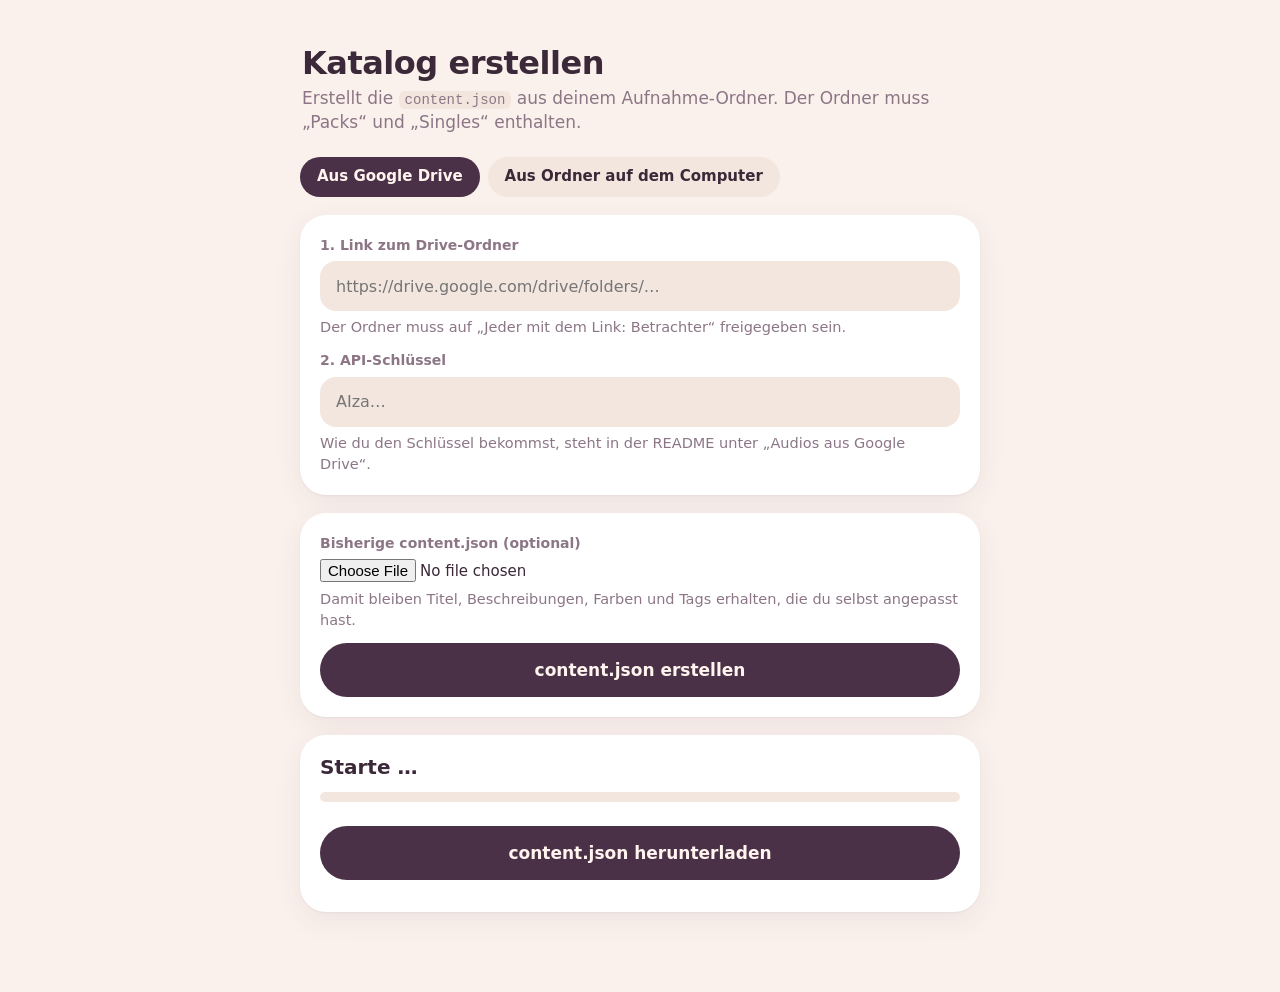
==== katalog.html @ 0104812a "Add files via upload" ====
<!doctype html>
<html lang="de">
<head>
  <meta charset="utf-8">
  <meta name="viewport" content="width=device-width, initial-scale=1">
  <link rel="stylesheet" href="styles.css">
  <title>Innehalten – Katalog erstellen</title>
  <style>
    body { overflow: auto; -webkit-user-select: text; user-select: text; }
    .tool { max-width: 720px; margin: 0 auto; padding: 40px 20px 80px; display: flex; flex-direction: column; gap: 18px; }
    input[type="file"] { font-size: 15px; }
    .progress { height: 10px; border-radius: 99px; background: var(--surface-2); overflow: hidden; }
    .progress i { display: block; height: 100%; width: 0; background: var(--sage); transition: width .2s; }
    .tree { font-size: 15px; line-height: 1.6; }
    .tree h3 { margin-top: 14px; }
    .tree ul { margin: 4px 0 0; padding-left: 20px; }
    .warn { color: var(--rose); font-weight: 600; }
    code { background: var(--surface-2); padding: 1px 6px; border-radius: 6px; font-size: 14px; }
    .mode { display: flex; gap: 8px; }
    [data-mode-panel][hidden] { display: none; }
  </style>
</head>
<body>
<main class="tool">
  <header class="page-head">
    <h1>Katalog erstellen</h1>
    <p class="muted">Erstellt die <code>content.json</code> aus deinem Aufnahme-Ordner. Der Ordner muss „Packs“ und „Singles“ enthalten.</p>
  </header>

  <div class="mode" role="tablist">
    <button class="chip active" data-mode="drive">Aus Google Drive</button>
    <button class="chip" data-mode="local">Aus Ordner auf dem Computer</button>
  </div>

  <section class="card settings" data-mode-panel="drive">
    <div class="field">
      <label for="folder">1. Link zum Drive-Ordner</label>
      <input id="folder" class="text-input" type="text" placeholder="https://drive.google.com/drive/folders/…" spellcheck="false">
      <p class="hint">Der Ordner muss auf „Jeder mit dem Link: Betrachter“ freigegeben sein.</p>
    </div>
    <div class="field">
      <label for="key">2. API-Schlüssel</label>
      <input id="key" class="text-input" type="text" placeholder="AIza…" spellcheck="false" autocomplete="off">
      <p class="hint">Wie du den Schlüssel bekommst, steht in der README unter „Audios aus Google Drive“.</p>
    </div>
  </section>

  <section class="card settings" data-mode-panel="local" hidden>
    <div class="field">
      <label for="dir">1. Ordner wählen</label>
      <input id="dir" type="file" webkitdirectory directory multiple>
      <p class="hint">Die Dateien werden nur hier im Browser gelesen.</p>
    </div>
    <div class="field">
      <label for="base">2. Wo liegen die Audios später?</label>
      <input id="base" class="text-input" type="text" value="audio/" spellcheck="false">
      <p class="hint">Standard ist der Ordner <code>audio/</code> neben der App, oder die Adresse eines externen Speichers.</p>
    </div>
  </section>

  <section class="card settings">
    <div class="field">
      <label for="old">Bisherige content.json (optional)</label>
      <input id="old" type="file" accept=".json,application/json">
      <p class="hint">Damit bleiben Titel, Beschreibungen, Farben und Tags erhalten, die du selbst angepasst hast.</p>
    </div>
    <button id="go" class="btn primary block">content.json erstellen</button>
  </section>

  <section id="out" class="card settings" hidden>
    <h2 id="status">Starte …</h2>
    <div class="progress"><i id="bar"></i></div>
    <div id="summary"></div>
    <button id="dl" class="btn primary block" hidden>content.json herunterladen</button>
    <div id="tree" class="tree"></div>
  </section>
</main>

<script>
'use strict';
const AUDIO = /\.(mp3|m4a|aac|wav|ogg|opus)$/i;
const IGNORE = /^(\.ds_store|desktop\.ini|thumbs\.db|icon\r?)$/i;
const FOLDER_MIME = 'application/vnd.google-apps.folder';
const $ = s => document.querySelector(s);
const esc = s => String(s).replace(/[&<>"]/g, c => ({ '&': '&amp;', '<': '&lt;', '>': '&gt;', '"': '&quot;' }[c]));
const strip = s => s.replace(/^\s*\d+\s*[-–.]\s*/, '').trim();
const orderOf = s => { const m = /^\s*(\d+)\s*[-–.]/.exec(s); return m ? +m[1] : 999; };
const slug = s => s.toLowerCase().normalize('NFD').replace(/[\u0300-\u036f]/g, '').replace(/ß/g, 'ss').replace(/&/g, ' und ').replace(/[^a-z0-9]+/g, '-').replace(/^-+|-+$/g, '') || 'x';
const natural = (a, b) => a.localeCompare(b, 'de', { numeric: true, sensitivity: 'base' });
const fmtDur = s => `${Math.floor(s / 60)}:${String(Math.round(s % 60)).padStart(2, '0')}`;
const fmtSize = b => b > 1e9 ? `${(b / 1e9).toFixed(1).replace('.', ',')} GB` : `${Math.round(b / 1e6)} MB`;
const store = { get: k => { try { return localStorage.getItem(k) || ''; } catch { return ''; } }, set: (k, v) => { try { localStorage.setItem(k, v); } catch { /* */ } } };

const STYLE = [
  [/foundation|basic|grundlag/i, 'sage', 'leaf'], [/brave|mut/i, 'rose', 'heart'], [/health|gesund/i, 'sky', 'drop'],
  [/happi|glück|freude/i, 'marigold', 'sun'], [/work|performance|arbeit|fokus|focus/i, 'sand', 'stone'],
  [/student|studi|lern/i, 'peri', 'wind'], [/sport/i, 'sky', 'wave'], [/\bpro\b|advanced|fortgeschritten/i, 'peri', 'circle'],
  [/sos|notfall|panic/i, 'rose', 'wave'], [/sleep|schlaf|night|nacht|dream|traum/i, 'peri', 'moon'],
  [/walk|gehen/i, 'sage', 'leaf'], [/travel|reise/i, 'sky', 'wind'], [/morning|morgen|wake/i, 'marigold', 'sun'],
];
const PALETTE = ['sage', 'peri', 'marigold', 'rose', 'sky', 'sand'];
const ICONS = ['leaf', 'moon', 'sun', 'wave', 'drop', 'heart', 'wind', 'stone', 'circle'];
function styleFor(title, i) {
  const hit = STYLE.find(([re]) => re.test(title));
  return hit ? { color: hit[1], icon: hit[2] } : { color: PALETTE[i % PALETTE.length], icon: ICONS[i % ICONS.length] };
}
function tagsFor(text) {
  if (/sleep|schlaf|night|nacht|dream|traum|bed|abend/i.test(text)) return ['abend', 'nacht'];
  if (/morning|morgen|wake|aufwach|start/i.test(text)) return ['morgen'];
  return ['tag'];
}
const minutesHint = name => { const m = /(\d+)\s*(?:min|minuten|minutes)\b/i.exec(name); return m ? +m[1] * 60 : 0; };

/* ---------- Oberfläche ---------- */
let mode = store.get('katalog-mode') || 'drive';
function setMode(m) {
  mode = m; store.set('katalog-mode', m);
  document.querySelectorAll('[data-mode]').forEach(b => b.classList.toggle('active', b.dataset.mode === m));
  document.querySelectorAll('[data-mode-panel]').forEach(p => { p.hidden = p.dataset.modePanel !== m; });
}
document.querySelectorAll('[data-mode]').forEach(b => b.addEventListener('click', () => setMode(b.dataset.mode)));
setMode(mode);
$('#folder').value = store.get('katalog-folder');
$('#key').value = store.get('katalog-key');

let oldContent = null;
$('#old').addEventListener('change', async e => {
  try { oldContent = JSON.parse(await e.target.files[0].text()); } catch { oldContent = null; alert('Diese content.json konnte nicht gelesen werden und wird ignoriert.'); }
});
$('#go').addEventListener('click', () => run().catch(err => {
  $('#status').textContent = 'Das hat nicht geklappt';
  $('#summary').innerHTML = `<p class="warn">${esc(err.message)}</p>`;
  $('#go').disabled = false;
}));

function progress(text, frac) {
  $('#status').textContent = text;
  if (frac != null) $('#bar').style.width = `${Math.round(frac * 100)}%`;
}

/* ---------- Dauer messen ---------- */
function measure(src) {
  return new Promise(res => {
    const a = new Audio();
    const url = typeof src === 'string' ? src : URL.createObjectURL(src);
    let finished = false;
    const done = v => {
      if (finished) return; finished = true;
      if (typeof src !== 'string') URL.revokeObjectURL(url);
      a.removeAttribute('src'); a.load(); res(v);
    };
    a.preload = 'metadata';
    a.onloadedmetadata = () => done(isFinite(a.duration) ? Math.round(a.duration) : 0);
    a.onerror = () => done(0);
    setTimeout(() => done(0), 25000);
    a.src = url;
  });
}

/* ---------- Google Drive ---------- */
function folderIdFrom(s) {
  s = s.trim();
  const m = /\/folders\/([\w-]{10,})/.exec(s) || /[?&]id=([\w-]{10,})/.exec(s);
  if (m) return m[1];
  if (/^[\w-]{10,}$/.test(s)) return s;
  return null;
}
async function driveError(r) {
  let msg = '';
  try { const j = await r.json(); msg = j.error && j.error.message || ''; } catch { /* */ }
  if (/API key not valid/i.test(msg)) return new Error('Der API-Schlüssel ist ungültig. Bitte prüfen, ob er vollständig kopiert wurde.');
  if (/has not been used|is disabled/i.test(msg)) return new Error('Die Google Drive API ist für diesen Schlüssel noch nicht aktiviert. In der Google Cloud Console unter „APIs und Dienste“ die „Google Drive API“ aktivieren und einige Minuten warten.');
  if (/referer|referrer/i.test(msg)) return new Error(`Der Schlüssel ist für diese Adresse gesperrt (${location.origin}). Füge sie bei den Website-Einschränkungen des Schlüssels hinzu.`);
  if (r.status === 404) return new Error('Der Ordner wurde nicht gefunden. Ist er auf „Jeder mit dem Link“ freigegeben?');
  return new Error(`Google Drive meldet einen Fehler (${r.status}): ${msg || 'unbekannt'}`);
}
async function listChildren(id, key) {
  const out = [];
  let token = '';
  do {
    const p = new URLSearchParams({
      q: `'${id}' in parents and trashed = false`,
      fields: 'nextPageToken,files(id,name,mimeType,size,resourceKey)',
      pageSize: '1000', key, supportsAllDrives: 'true', includeItemsFromAllDrives: 'true',
    });
    if (token) p.set('pageToken', token);
    const r = await fetch(`https://www.googleapis.com/drive/v3/files?${p}`);
    if (!r.ok) throw await driveError(r);
    const j = await r.json();
    out.push(...(j.files || []));
    token = j.nextPageToken;
  } while (token);
  return out;
}
async function collectDrive() {
  const folderId = folderIdFrom($('#folder').value);
  const key = $('#key').value.trim();
  if (!folderId) throw new Error('Bitte einen gültigen Link zu einem Drive-Ordner eintragen.');
  if (!key) throw new Error('Bitte den API-Schlüssel eintragen.');
  store.set('katalog-folder', $('#folder').value.trim()); store.set('katalog-key', key);

  const entries = [], skipped = [];
  let folders = 0, withResourceKey = 0;
  const queue = [{ id: folderId, path: [] }];
  while (queue.length) {
    const { id, path } = queue.shift();
    folders++;
    progress(`Lese Ordner … ${folders} gelesen, ${entries.length} Audios gefunden`, null);
    const kids = await listChildren(id, key);
    for (const k of kids) {
      if (k.mimeType === FOLDER_MIME) { queue.push({ id: k.id, path: [...path, k.name] }); continue; }
      if (AUDIO.test(k.name) || (k.mimeType || '').startsWith('audio/')) {
        if (k.resourceKey) withResourceKey++;
        entries.push({ parts: path, fileName: k.name, size: +k.size || 0, url: `https://www.googleapis.com/drive/v3/files/${k.id}?alt=media&key=${encodeURIComponent(key)}` });
      } else if (!IGNORE.test(k.name)) skipped.push(k.name);
    }
  }
  if (folders === 1 && !entries.length) throw new Error('Im Ordner wurden keine Audios gefunden. Ist er auf „Jeder mit dem Link“ freigegeben und enthält er „Packs“ und „Singles“?');
  return { entries, skipped, extra: withResourceKey ? `<p class="warn">${withResourceKey} Dateien verwenden einen alten Freigabeschlüssel und spielen eventuell nicht ab. Abhilfe: Freigabe des Ordners einmal auf „Eingeschränkt“ und wieder auf „Jeder mit dem Link“ stellen.</p>` : '' };
}

/* ---------- Lokaler Ordner ---------- */
function collectLocal() {
  const all = [...$('#dir').files];
  if (!all.length) throw new Error('Bitte zuerst einen Ordner wählen.');
  let base = $('#base').value.trim() || 'audio/';
  if (!base.endsWith('/')) base += '/';
  const entries = [], skipped = [];
  for (const f of all) {
    if (!AUDIO.test(f.name)) { if (!IGNORE.test(f.name)) skipped.push(f.name); continue; }
    const parts = (f.webkitRelativePath || f.name).split('/');
    if (parts.length > 1) parts.shift();
    const fileName = parts.pop();
    entries.push({ parts, fileName, size: f.size, file: f, url: base + [...parts, fileName].map(encodeURIComponent).join('/') });
  }
  const total = entries.reduce((a, e) => a + e.size, 0);
  const extra = total > 1e9 && base === 'audio/' ? `<p class="warn">Deine Audios sind zusammen ${fmtSize(total)} groß. GitHub Pages erlaubt nur etwa 1 GB. Nutze besser den Drive-Modus.</p>` : '';
  return { entries, skipped, extra };
}

/* ---------- Katalog bauen ---------- */
async function run() {
  $('#go').disabled = true;
  $('#out').hidden = false; $('#dl').hidden = true;
  $('#tree').innerHTML = ''; $('#summary').innerHTML = ''; $('#bar').style.width = '0';

  const { entries, skipped, extra } = mode === 'drive' ? await collectDrive() : collectLocal();

  // Laufzeiten messen (6 gleichzeitig)
  let doneCount = 0, idx = 0;
  const worker = async () => {
    while (idx < entries.length) {
      const e = entries[idx++];
      e.duration = (await measure(e.file || e.url)) || minutesHint(e.fileName);
      doneCount++;
      progress(`Messe Laufzeiten … ${doneCount} von ${entries.length}`, doneCount / entries.length);
    }
  };
  await Promise.all(Array.from({ length: 6 }, worker));

  const cats = new Map(), courses = new Map(), singles = [], usedIds = new Set();
  const uniq = id => { let u = id, n = 2; while (usedIds.has(u)) u = `${id}-${n++}`; usedIds.add(u); return u; };

  for (const e of entries) {
    const parts = e.parts;
    const baseName = e.fileName.replace(/\.[^.]+$/, '');
    const top = parts[0] || '';
    const isPack = /pack|kurs|course|serie/i.test(top);
    const catFolder = parts.length >= 2 ? parts[1] : (parts[0] || 'Weitere');
    const group = parts.length >= 2 && isPack ? 'Kurse' : 'Einzelübungen';
    const catKey = `${group}/${catFolder}`;
    if (!cats.has(catKey)) {
      const title = strip(catFolder);
      cats.set(catKey, { id: `${group === 'Kurse' ? 'k' : 'e'}-${slug(title)}`, title, group, order: orderOf(catFolder) });
    }
    const cat = cats.get(catKey);
    const rest = parts.slice(2);

    if (isPack && rest.length) {
      const cKey = `${catKey}/${rest.join('/')}`;
      if (!courses.has(cKey)) {
        let title = rest.map(strip).join(' – ');
        if (/^(level|stufe|teil|part)\s*\d+$/i.test(title)) title = `${cat.title} ${title}`;
        courses.set(cKey, { id: `${cat.id.slice(2)}-${slug(rest.map(strip).join('-'))}`, title, category: cat.id, order: orderOf(rest[0]), folder: rest.join('/'), units: [] });
      }
      const course = courses.get(cKey);
      const day = /\b(?:day|tag|session|einheit)\s*(\d+)/i.exec(baseName);
      let title, sortKey = null;
      if (day) { title = `Tag ${+day[1]}`; sortKey = +day[1]; }
      else {
        title = baseName.replace(/^meditation\s*[-–]\s*/i, '').replace(/\s*\d+\s*min\b.*$/i, '').trim();
        const bare = course.title.replace(/^.*–\s*/, '');
        if (title.toLowerCase().startsWith(bare.toLowerCase())) title = title.slice(bare.length).replace(/^\s*[-–]\s*/, '') || baseName;
        if (/intro/i.test(baseName)) sortKey = -1;
      }
      course.units.push({ title, file: e.url, duration: e.duration, sortKey, name: baseName });
    } else {
      let title = baseName.replace(/^(single|meditation)\s*[-–]\s*/i, '').replace(/\s*\(?\d+\s*(min|minuten|minutes)\)?\s*$/i, '');
      title = strip(title) || baseName;
      const sub = rest.map(strip).join(' ');
      singles.push({
        id: `${cat.id.slice(2)}-${slug((sub ? sub + '-' : '') + title)}`,
        title: sub && !title.toLowerCase().includes(sub.toLowerCase()) ? `${title} (${sub})` : title,
        category: cat.id, file: e.url, duration: e.duration, tags: tagsFor(`${cat.title} ${sub} ${title}`),
      });
    }
  }

  // Eigene Anpassungen aus der alten content.json übernehmen
  const oldCats = new Map((oldContent?.categories || []).map(c => [c.id, c]));
  const oldCourses = new Map((oldContent?.courses || []).map(c => [c.id, c]));
  const oldEx = new Map([...(oldContent?.singles || []), ...(oldContent?.courses || []).flatMap(c => c.sessions || [])].map(e => [e.id, e]));

  const catList = [...cats.values()].sort((a, b) => (a.group === b.group ? 0 : a.group === 'Kurse' ? -1 : 1) || a.order - b.order || natural(a.title, b.title));
  const outCats = catList.map((c, i) => {
    const o = oldCats.get(c.id) || {};
    const st = styleFor(c.title, i);
    return { id: c.id, title: o.title || c.title, group: c.group, color: o.color || st.color, icon: o.icon || st.icon, ...(o.description ? { description: o.description } : {}) };
  });
  const catOrder = new Map(outCats.map((c, i) => [c.id, i]));

  const outCourses = [...courses.values()]
    .sort((a, b) => catOrder.get(a.category) - catOrder.get(b.category) || a.order - b.order || natural(a.folder, b.folder))
    .map(c => {
      const o = oldCourses.get(c.id) || {};
      c.units.sort((a, b) => (a.sortKey ?? 1e6) - (b.sortKey ?? 1e6) || natural(a.name, b.name));
      const seen = new Set();
      return {
        id: uniq(c.id), title: o.title || c.title, category: c.category, description: o.description || '',
        sessions: c.units.map(u => {
          let id = `${c.id}-${u.sortKey > 0 ? String(u.sortKey).padStart(2, '0') : slug(u.title)}`;
          while (seen.has(id)) id += '-b';
          seen.add(id); id = uniq(id);
          const ou = oldEx.get(id) || {};
          return { id, title: ou.title || u.title, file: u.file, duration: fmtDur(u.duration), ...(ou.description ? { description: ou.description } : {}) };
        }),
      };
    });
  const outSingles = singles
    .sort((a, b) => catOrder.get(a.category) - catOrder.get(b.category) || natural(a.title, b.title))
    .map(s => {
      const id = uniq(s.id);
      const o = oldEx.get(id) || {};
      return { id, title: o.title || s.title, category: s.category, file: s.file, duration: fmtDur(s.duration), ...(o.description ? { description: o.description } : {}), tags: o.tags || s.tags };
    });

  const content = {
    _hinweis: 'Erstellt mit katalog.html. Titel, Beschreibungen, Farben und Tags darfst du frei anpassen. Die ids bitte nicht ändern, daran hängt dein Fortschritt.',
    categories: outCats, courses: outCourses, singles: outSingles,
  };

  // Zusammenfassung
  const total = entries.reduce((a, e) => a + e.size, 0);
  const noDur = entries.filter(e => !e.duration).length;
  const units = outCourses.reduce((a, c) => a + c.sessions.length, 0);
  const hours = Math.round(entries.reduce((a, e) => a + (e.duration || 0), 0) / 3600);
  let notes = extra;
  if (noDur) notes += `<p class="hint">Bei ${noDur} Dateien konnte die Dauer nicht gelesen werden. Die App ermittelt sie beim ersten Abspielen selbst.${mode === 'drive' && noDur === entries.length ? ' Da es bei keiner Datei geklappt hat, blockiert vermutlich die Website-Einschränkung des API-Schlüssels die Abrufe.' : ''}</p>`;
  if (skipped.length) notes += `<p class="hint">Übersprungen (kein Audio): ${skipped.slice(0, 5).map(esc).join(', ')}${skipped.length > 5 ? ` und ${skipped.length - 5} weitere` : ''}.</p>`;
  progress('Fertig', 1);
  $('#summary').innerHTML = `<p>${outCats.length} Kategorien, ${outCourses.length} Kurse mit ${units} Einheiten, ${outSingles.length} Einzelübungen. Insgesamt ${fmtSize(total)} und rund ${hours} Stunden Audio.</p>${notes}`;

  $('#tree').innerHTML = outCats.map(c => {
    const cs = outCourses.filter(x => x.category === c.id), ss = outSingles.filter(x => x.category === c.id);
    return `<h3>${esc(c.group)}: ${esc(c.title)}</h3><ul>${cs.map(x => `<li>${esc(x.title)} (${x.sessions.length} Einheiten)</li>`).join('')}${ss.map(x => `<li>${esc(x.title)}, ${x.duration}</li>`).join('')}</ul>`;
  }).join('');

  const blob = new Blob([JSON.stringify(content, null, 2)], { type: 'application/json' });
  $('#dl').hidden = false;
  $('#dl').onclick = () => {
    const a = document.createElement('a');
    a.href = URL.createObjectURL(blob); a.download = 'content.json';
    document.body.append(a); a.click(); a.remove();
  };
  $('#go').disabled = false;
}
</script>
</body>
</html>
---- styles.css ----
/* =========================================================
   Innehalten – Stylesheet
   Palette: Pflaume (Tinte), Blush-Sand (Grund), Ringelblume,
   Salbei, Rosé, Immergrün, Himmel, Sand
   ========================================================= */

:root {
  color-scheme: light dark;
  --bg: #FAF1EC;
  --surface: #FFFFFF;
  --surface-2: #F3E6DF;
  --ink: #3B2838;
  --muted: #8C7686;
  --line: #EBDCD4;
  --primary: #4A3148;
  --on-primary: #FFF4EE;
  --bar-bg: rgba(250, 241, 236, .86);
  --shadow: 0 1px 2px rgba(74, 49, 72, .05), 0 8px 28px rgba(74, 49, 72, .07);

  --marigold: #E9A03A;  --marigold-soft: #FBE7C6;
  --sage: #6F9870;      --sage-soft: #DDEBDB;
  --rose: #D08077;      --rose-soft: #F6DCD8;
  --peri: #7C87C9;      --peri-soft: #E1E4F6;
  --sky: #5F97B7;       --sky-soft: #D9E9F2;
  --sand: #A98D76;      --sand-soft: #EFE3D6;

  /* Tageszeit-Szene */
  --sky-top: #FBE3D2; --sky-bottom: #FDF3EC; --orb: #F2B25C;
  --hill-back: #EBCFC2; --hill-front: #DDB7A8; --cloud: #FFFFFF;

  --tab-h: 58px;
  --safe-t: env(safe-area-inset-top, 0px);
  --safe-b: env(safe-area-inset-bottom, 0px);
  --safe-l: env(safe-area-inset-left, 0px);
  --safe-r: env(safe-area-inset-right, 0px);

  font-family: ui-rounded, "SF Pro Rounded", -apple-system, BlinkMacSystemFont, "Segoe UI", system-ui, sans-serif;
}

@media (prefers-color-scheme: dark) {
  :root {
    --bg: #1F1820;
    --surface: #2A2129;
    --surface-2: #352A34;
    --ink: #F5E9E3;
    --muted: #B39FAE;
    --line: #40333F;
    --primary: #F3C9A8;
    --on-primary: #2A1C28;
    --bar-bg: rgba(31, 24, 32, .86);
    --shadow: 0 1px 2px rgba(0, 0, 0, .25), 0 8px 28px rgba(0, 0, 0, .25);

    --marigold: #F2B45A;  --marigold-soft: #4A3A22;
    --sage: #9EC09C;      --sage-soft: #2D3B2E;
    --rose: #E7A29B;      --rose-soft: #4A2E30;
    --peri: #A7AFE6;      --peri-soft: #33344D;
    --sky: #8DBBD6;       --sky-soft: #243946;
    --sand: #CDB39C;      --sand-soft: #3F352D;
  }
}

/* Kategorie-Farben: setzen --c (kräftig) und --cs (weich) */
.c-marigold { --c: var(--marigold); --cs: var(--marigold-soft); }
.c-sage     { --c: var(--sage);     --cs: var(--sage-soft); }
.c-rose     { --c: var(--rose);     --cs: var(--rose-soft); }
.c-peri     { --c: var(--peri);     --cs: var(--peri-soft); }
.c-sky      { --c: var(--sky);      --cs: var(--sky-soft); }
.c-sand     { --c: var(--sand);     --cs: var(--sand-soft); }

/* ---------- Basis ---------- */
*, *::before, *::after { box-sizing: border-box; -webkit-tap-highlight-color: transparent; }
html, body { height: 100%; margin: 0; background: var(--bg); color: var(--ink); overscroll-behavior: none; }
body {
  font-size: 17px; line-height: 1.45;
  -webkit-font-smoothing: antialiased; -webkit-text-size-adjust: 100%;
  -webkit-user-select: none; user-select: none; -webkit-touch-callout: none;
}
input, textarea { font: inherit; font-size: 16px; color: var(--ink); -webkit-user-select: text; user-select: text; }
button { font: inherit; color: inherit; background: none; border: 0; padding: 0; margin: 0; cursor: pointer; touch-action: manipulation; }
button:focus-visible, input:focus-visible, textarea:focus-visible { outline: 3px solid var(--peri); outline-offset: 2px; }
svg { display: block; }
[data-icon] { display: inline-grid; place-items: center; }
[data-icon] svg { width: 100%; height: 100%; }
h1, h2, h3, p { margin: 0; }
h1 { font-size: 32px; line-height: 1.12; font-weight: 700; letter-spacing: -.015em; }
h2 { font-size: 20px; line-height: 1.25; font-weight: 700; }
h3 { font-size: 17px; font-weight: 650; }
.muted { color: var(--muted); }
.small { font-size: 14px; }
.center { text-align: center; }

/* ---------- App-Rahmen ---------- */
#app { position: fixed; inset: 0; display: flex; flex-direction: column; }
.view {
  flex: 1; overflow-y: auto; -webkit-overflow-scrolling: touch; overscroll-behavior-y: contain; outline: none;
  padding: calc(var(--safe-t) + 22px) calc(var(--safe-r) + 20px) calc(var(--tab-h) + var(--safe-b) + 32px) calc(var(--safe-l) + 20px);
}
.page { max-width: 620px; width: 100%; margin: 0 auto; display: flex; flex-direction: column; gap: 18px; }
.page-head { display: flex; flex-direction: column; gap: 4px; padding: 6px 2px 4px; }
.page-head .date { color: var(--muted); font-size: 15px; font-weight: 600; }

.card { background: var(--surface); border-radius: 26px; padding: 20px; box-shadow: var(--shadow); }
.card-head { display: flex; align-items: baseline; justify-content: space-between; gap: 12px; margin-bottom: 14px; }
.section-title { font-size: 20px; font-weight: 700; padding: 8px 2px 0; }

/* ---------- Tab-Leiste ---------- */
.tabbar {
  position: fixed; left: 0; right: 0; bottom: 0; z-index: 10;
  display: flex; justify-content: space-around;
  padding: 6px calc(var(--safe-r) + 8px) calc(var(--safe-b) + 4px) calc(var(--safe-l) + 8px);
  background: var(--bar-bg);
  -webkit-backdrop-filter: blur(20px) saturate(1.5); backdrop-filter: blur(20px) saturate(1.5);
  border-top: 1px solid var(--line);
}
.tab { flex: 1; max-width: 120px; min-height: var(--tab-h); display: flex; flex-direction: column; align-items: center; justify-content: center; gap: 2px; font-size: 11.5px; font-weight: 650; color: var(--muted); }
.tab-ico { width: 52px; height: 30px; border-radius: 999px; padding: 3px 0; transition: background .2s; }
.tab-ico svg { width: 24px; height: 24px; }
.tab.active { color: var(--ink); }
.tab.active .tab-ico { background: var(--marigold-soft); }

/* ---------- Buttons ---------- */
.btn { min-height: 54px; padding: 0 26px; border-radius: 999px; font-size: 17px; font-weight: 700; display: inline-flex; align-items: center; justify-content: center; gap: 10px; transition: transform .15s; }
.btn:active, .row:active, .course-card:active, .chip:active, .hero-play:active, .ctl-main:active, .ctl:active { transform: scale(.97); }
.btn.primary { background: var(--primary); color: var(--on-primary); }
.btn.soft { background: var(--surface-2); color: var(--ink); }
.btn.ghost { color: var(--muted); }
.btn.danger { background: var(--rose-soft); color: var(--rose); }
.btn.block { width: 100%; }
.btn [data-icon] { width: 22px; height: 22px; }
.link-btn { color: var(--ink); font-weight: 650; text-decoration: underline; text-underline-offset: 3px; text-decoration-color: var(--line); }

/* ---------- Heute ---------- */
.hero { padding: 0; overflow: hidden; }
.scene svg { width: 100%; height: 150px; }
.scene .sky-a { stop-color: var(--sky-top); }
.scene .sky-b { stop-color: var(--sky-bottom); }
.scene .orb-c { fill: var(--orb); }
.scene .hill-1 { fill: var(--hill-back); }
.scene .hill-2 { fill: var(--hill-front); }
.scene .cloud { fill: var(--cloud); opacity: .8; }
.scene .star { fill: #FFF6E8; }
.scene .moon-cut { fill: var(--sky-top); }
.scene.morning { --sky-top: #FBDCCB; --sky-bottom: #FDF1E8; --orb: #F2A95C; --hill-back: #EDCDBE; --hill-front: #DDB3A2; }
.scene.day     { --sky-top: #D6E8F0; --sky-bottom: #F4F4EC; --orb: #F4C15E; --hill-back: #C9DCC4; --hill-front: #AFCBA9; }
.scene.evening { --sky-top: #EBC0C4; --sky-bottom: #F9DFCF; --orb: #EE8E6B; --hill-back: #C9A1B0; --hill-front: #A8829A; }
.scene.night   { --sky-top: #3A3458; --sky-bottom: #5A4E6E; --orb: #F6E7C8; --hill-back: #4B3F5C; --hill-front: #372E47; --cloud: #7A6C8E; }
@media (prefers-color-scheme: dark) {
  .scene.morning { --sky-top: #5A3E44; --sky-bottom: #7A5550; --orb: #F0A864; --hill-back: #4A3538; --hill-front: #3A2A2E; --cloud: #8E6F6C; }
  .scene.day     { --sky-top: #34495A; --sky-bottom: #4F6168; --orb: #F2C46A; --hill-back: #36483A; --hill-front: #2A3A2E; --cloud: #6B7F88; }
  .scene.evening { --sky-top: #4E3348; --sky-bottom: #7A4F55; --orb: #EE9270; --hill-back: #3F2C3C; --hill-front: #30222F; --cloud: #87606E; }
  .scene.night   { --sky-top: #1D1A30; --sky-bottom: #2E2842; --hill-back: #2A2338; --hill-front: #1E1929; --cloud: #4B4263; }
}
.hero-body { padding: 18px 20px 20px; display: flex; flex-direction: column; gap: 6px; }
.hero-kicker { font-size: 15px; font-weight: 650; color: var(--muted); }
.hero-title { font-size: 25px; line-height: 1.2; }
.hero-reason { color: var(--muted); font-size: 15.5px; }
.hero-foot { display: flex; align-items: center; gap: 10px; margin-top: 10px; }
.hero-foot .spacer { flex: 1; }
.hero-play { width: 64px; height: 64px; border-radius: 50%; background: var(--primary); color: var(--on-primary); display: grid; place-items: center; flex: none; transition: transform .15s; }
.hero-play [data-icon] { width: 28px; height: 28px; margin-left: 3px; }
.pill { display: inline-flex; align-items: center; height: 30px; padding: 0 12px; border-radius: 999px; background: var(--cs, var(--surface-2)); color: var(--ink); font-size: 14px; font-weight: 650; }
.dur { font-size: 15px; color: var(--muted); font-weight: 600; }

.streak { display: flex; align-items: center; gap: 16px; margin-bottom: 18px; }
.streak-art { width: 64px; height: 64px; flex: none; }
.streak-num { font-size: 40px; line-height: 1; font-weight: 750; letter-spacing: -.02em; }
.streak-label { font-weight: 650; }
.streak-text { color: var(--muted); font-size: 15px; margin-top: 2px; }

.week { display: grid; grid-template-columns: repeat(7, 1fr); gap: 4px; text-align: center; }
.wd-label { font-size: 13px; font-weight: 650; color: var(--muted); }
.wd-dot { width: 38px; height: 38px; margin: 6px auto 0; border-radius: 50%; display: grid; place-items: center; background: var(--surface-2); color: var(--ink); }
.wd-dot [data-icon] { width: 20px; height: 20px; }
.wd-dot.done { background: var(--marigold); color: #3B2838; }
.wd-dot.today { box-shadow: 0 0 0 2.5px var(--surface), 0 0 0 5px var(--marigold); }
.wd-dot.future { opacity: .45; }

.quiet-cta { display: flex; align-items: center; gap: 16px; width: 100%; text-align: left; }
.quiet-cta .qi { width: 52px; height: 52px; border-radius: 18px; background: var(--peri-soft); color: var(--peri); display: grid; place-items: center; flex: none; }
.quiet-cta .qi [data-icon] { width: 26px; height: 26px; }
.quiet-cta .qt { flex: 1; }
.quiet-cta .chev { width: 22px; height: 22px; color: var(--muted); }

/* ---------- Bibliothek ---------- */
.search { display: flex; align-items: center; gap: 10px; height: 50px; padding: 0 16px; border-radius: 18px; background: var(--surface-2); }
.search [data-icon] { width: 20px; height: 20px; color: var(--muted); flex: none; }
.search input { flex: 1; min-width: 0; height: 100%; border: 0; background: none; outline: none; -webkit-appearance: none; appearance: none; }
.search input::placeholder { color: var(--muted); }
.search input::-webkit-search-cancel-button { -webkit-appearance: none; }
.chips { display: flex; gap: 8px; overflow-x: auto; margin: 0 -20px; padding: 2px 20px; scrollbar-width: none; }
.chips::-webkit-scrollbar { display: none; }
.chips.wrap { flex-wrap: wrap; justify-content: center; margin: 0; padding: 0; overflow: visible; }
.chip { flex: none; height: 40px; padding: 0 17px; border-radius: 999px; background: var(--surface-2); font-size: 15px; font-weight: 650; transition: transform .15s; }
.chip.active { background: var(--primary); color: var(--on-primary); }

.courses { display: grid; grid-template-columns: repeat(auto-fill, minmax(155px, 1fr)); gap: 12px; }
.group-title { font-size: 26px; font-weight: 750; padding: 18px 2px 0; letter-spacing: -.01em; }
.group-title:first-child { padding-top: 4px; }
.course-card { position: relative; overflow: hidden; display: flex; flex-direction: column; width: 100%; min-height: 150px; text-align: left; padding: 16px; border-radius: 26px; background: var(--cs); transition: transform .15s; }
.course-art { position: absolute; right: -26px; top: -26px; width: 100px; height: 100px; opacity: .9; pointer-events: none; }
.course-art circle { fill: var(--c); }
.course-card h3 { font-size: 17px; line-height: 1.25; font-weight: 700; max-width: 85%; position: relative; }
.course-card .cc-meta { font-size: 14px; color: var(--ink); opacity: .75; margin-top: 4px; max-width: 80%; }
.course-card .cc-next { font-size: 14px; font-weight: 650; margin-top: auto; padding-top: 12px; }
.bar { height: 8px; border-radius: 99px; background: rgba(255, 255, 255, .6); overflow: hidden; margin-top: 10px; }
@media (prefers-color-scheme: dark) { .bar { background: rgba(0, 0, 0, .25); } }
.bar > i { display: block; height: 100%; border-radius: inherit; background: var(--c); }

.list { background: var(--surface); border-radius: 26px; padding: 4px 16px; box-shadow: var(--shadow); }
.row { display: flex; align-items: center; gap: 14px; width: 100%; min-height: 72px; padding: 12px 0; text-align: left; transition: transform .15s; }
.list .row + .row { border-top: 1px solid var(--line); }
.row-icon { width: 48px; height: 48px; flex: none; border-radius: 17px; display: grid; place-items: center; background: var(--cs); color: var(--c); font-weight: 750; font-size: 17px; }
.row-icon [data-icon], .row-icon .ci, .row-icon .ci svg { width: 24px; height: 24px; }
.row-icon .ci { display: grid; place-items: center; }
.row-icon.done { background: var(--c); color: var(--surface); }
.row-body { flex: 1; min-width: 0; }
.row-title { display: block; font-weight: 650; font-size: 17px; line-height: 1.3; }
.row-meta { display: flex; flex-wrap: wrap; gap: 4px 10px; font-size: 14px; color: var(--muted); margin-top: 2px; }
.row-desc { display: -webkit-box; -webkit-line-clamp: 2; -webkit-box-orient: vertical; overflow: hidden; font-size: 14px; color: var(--muted); margin-top: 2px; }
.row-end { display: flex; align-items: center; gap: 8px; color: var(--muted); flex: none; }
.row-end [data-icon] { width: 20px; height: 20px; }
.row.next .row-title::after { content: "Als Nächstes"; display: inline-block; margin-left: 8px; padding: 1px 9px; border-radius: 99px; background: var(--marigold-soft); font-size: 12.5px; font-weight: 700; vertical-align: 2px; }

.back { display: inline-flex; align-items: center; gap: 4px; height: 44px; padding-right: 12px; font-weight: 650; color: var(--muted); align-self: flex-start; }
.back [data-icon] { width: 22px; height: 22px; }
.course-hero { position: relative; overflow: hidden; border-radius: 30px; padding: 26px 22px 22px; background: var(--cs); }
.course-hero .course-art { width: 170px; height: 170px; right: -30px; top: -30px; }
.course-hero h1 { font-size: 30px; max-width: 80%; }
.course-hero p { margin-top: 8px; max-width: 90%; }
.course-hero .progress-text { font-weight: 650; margin-top: 16px; font-size: 15px; }

.empty { text-align: center; padding: 30px 20px; display: flex; flex-direction: column; align-items: center; gap: 10px; }
.empty svg { width: 110px; height: 90px; }

/* ---------- Timer ---------- */
.timer-card { display: flex; flex-direction: column; align-items: center; gap: 22px; padding: 28px 20px; }
.dial { display: flex; align-items: center; gap: 18px; }
.dial-center { width: 176px; height: 176px; border-radius: 50%; background: var(--peri-soft); display: flex; flex-direction: column; align-items: center; justify-content: center; }
.dial-num { font-size: 60px; font-weight: 750; line-height: 1; font-variant-numeric: tabular-nums; letter-spacing: -.03em; }
.dial-unit { font-size: 16px; font-weight: 650; color: var(--muted); margin-top: 4px; }
.round-btn { width: 56px; height: 56px; border-radius: 50%; background: var(--surface-2); display: grid; place-items: center; }
.round-btn [data-icon] { width: 24px; height: 24px; }
.round-btn:disabled { opacity: .35; }

/* ---------- Fortschritt ---------- */
.stats { display: grid; grid-template-columns: 1fr 1fr; gap: 12px; }
.stat { background: var(--surface); border-radius: 22px; padding: 16px 18px; box-shadow: var(--shadow); }
.stat-num { font-size: 32px; font-weight: 750; line-height: 1.1; letter-spacing: -.02em; font-variant-numeric: tabular-nums; }
.stat-num small { font-size: 16px; font-weight: 650; color: var(--muted); letter-spacing: 0; margin-left: 3px; }
.stat-label { font-size: 14.5px; color: var(--muted); margin-top: 2px; }

.cal-nav { display: flex; align-items: center; gap: 4px; }
.cal-nav button { width: 40px; height: 40px; border-radius: 50%; display: grid; place-items: center; background: var(--surface-2); }
.cal-nav button [data-icon] { width: 20px; height: 20px; }
.cal-nav button:disabled { opacity: .3; }
.cal-grid { display: grid; grid-template-columns: repeat(7, 1fr); gap: 4px; text-align: center; }
.cal-wd { font-size: 13px; font-weight: 650; color: var(--muted); padding-bottom: 4px; }
.cal-day { aspect-ratio: 1; max-width: 46px; width: 100%; margin: 0 auto; border-radius: 50%; display: grid; place-items: center; font-size: 15.5px; font-weight: 600; font-variant-numeric: tabular-nums; }
.cal-day.has { background: var(--marigold); color: #3B2838; font-weight: 750; }
.cal-day.today { box-shadow: inset 0 0 0 2px var(--ink); }
.cal-day.future { color: var(--muted); opacity: .5; }

.bars { display: flex; align-items: stretch; gap: 8px; height: 170px; }
.bar-col { flex: 1; display: flex; flex-direction: column; align-items: center; gap: 6px; min-width: 0; }
.bar-val { font-size: 12.5px; font-weight: 650; color: var(--muted); height: 16px; }
.bar-track { flex: 1; width: 100%; display: flex; align-items: flex-end; justify-content: center; }
.bar-fill { width: 100%; max-width: 30px; min-height: 4px; border-radius: 10px 10px 6px 6px; background: var(--sage-soft); }
.bar-col.now .bar-fill { background: var(--sage); }
.bar-lbl { font-size: 11.5px; color: var(--muted); white-space: nowrap; }

.entry { display: flex; gap: 12px; align-items: flex-start; width: 100%; text-align: left; padding: 12px 0; }
.list .entry + .entry { border-top: 1px solid var(--line); }
.entry .face { width: 40px; height: 40px; flex: none; }
.entry .no-face { width: 40px; height: 40px; border-radius: 50%; background: var(--surface-2); flex: none; }
.entry-note { font-size: 15px; margin-top: 4px; color: var(--ink); -webkit-user-select: text; user-select: text; }

.settings { display: flex; flex-direction: column; gap: 12px; }
.field { display: flex; flex-direction: column; gap: 6px; }
.field label { font-size: 14px; font-weight: 650; color: var(--muted); }
.text-input { height: 50px; border: 0; border-radius: 16px; background: var(--surface-2); padding: 0 16px; outline: none; }
.btn-row { display: grid; grid-template-columns: 1fr; gap: 10px; }
.hint { font-size: 14.5px; color: var(--muted); }
.hint.warn { color: var(--rose); font-weight: 600; }

/* ---------- Player ---------- */
.player {
  position: fixed; inset: 0; z-index: 30; display: flex; flex-direction: column;
  padding: calc(var(--safe-t) + 6px) calc(var(--safe-r) + 24px) calc(var(--safe-b) + 26px) calc(var(--safe-l) + 24px);
  background: linear-gradient(180deg, var(--cs, var(--surface-2)) 0%, var(--bg) 78%);
  transform: translateY(100%); visibility: hidden;
  transition: transform .5s cubic-bezier(.2, .8, .2, 1), visibility 0s linear .5s;
}
.player.open { transform: none; visibility: visible; transition: transform .5s cubic-bezier(.2, .8, .2, 1), visibility 0s; }
.player-top { display: flex; align-items: center; justify-content: space-between; height: 54px; max-width: 520px; width: 100%; margin: 0 auto; }
.icon-btn, .icon-btn-spacer { width: 48px; height: 48px; flex: none; }
.icon-btn { border-radius: 50%; display: grid; place-items: center; background: rgba(255, 255, 255, .5); }
@media (prefers-color-scheme: dark) { .icon-btn { background: rgba(255, 255, 255, .08); } }
.icon-btn [data-icon] { width: 26px; height: 26px; }
.player-cat { font-size: 15px; font-weight: 650; color: var(--muted); }
.player-art { flex: 1; display: grid; place-items: center; min-height: 200px; }
.orb { position: relative; width: min(64vw, 36vh, 300px); aspect-ratio: 1; }
.orb > span {
  position: absolute; inset: 0; background: var(--c, var(--peri));
  border-radius: 47% 53% 50% 50% / 52% 46% 54% 48%;
  animation: breathe 11s ease-in-out infinite, drift 40s linear infinite;
  animation-play-state: paused;
}
.orb > span:nth-child(1) { opacity: .16; }
.orb > span:nth-child(2) { inset: 11%; opacity: .26; animation-delay: -1s, -12s; border-radius: 52% 48% 46% 54% / 48% 55% 45% 52%; }
.orb > span:nth-child(3) { inset: 25%; opacity: .85; animation-delay: -2s, -24s; border-radius: 50% 50% 53% 47% / 46% 51% 49% 54%; }
.player.playing .orb > span { animation-play-state: running; }
@keyframes breathe { 0%, 100% { scale: .9; } 50% { scale: 1; } }
@keyframes drift { to { rotate: 360deg; } }
.orb-label { position: absolute; inset: 0; display: none; place-items: center; font-size: 44px; font-weight: 750; color: var(--surface); font-variant-numeric: tabular-nums; letter-spacing: -.02em; }
.player[data-mode="timer"] .orb-label { display: grid; }
.player-info { text-align: center; max-width: 520px; width: 100%; margin: 0 auto; display: flex; flex-direction: column; gap: 6px; }
.player-info h2 { font-size: 26px; line-height: 1.2; }
.player-info #p-desc { color: var(--muted); font-size: 16px; display: -webkit-box; -webkit-line-clamp: 3; -webkit-box-orient: vertical; overflow: hidden; }
.p-badge, .p-resume { display: none; font-size: 14.5px; font-weight: 650; color: var(--muted); }
.p-badge { align-items: center; justify-content: center; gap: 6px; color: var(--sage); }
.p-badge [data-icon] { width: 18px; height: 18px; }
.player.recorded .p-badge { display: flex; }
.player.resumed .p-resume { display: block; }
.p-resume button { font-weight: 700; color: var(--ink); text-decoration: underline; text-underline-offset: 3px; min-height: 32px; }
.player-progress { max-width: 520px; width: 100%; margin: 22px auto 0; }
.times { display: flex; justify-content: space-between; font-size: 14px; font-weight: 600; color: var(--muted); font-variant-numeric: tabular-nums; margin-top: 2px; }
.player[data-mode="timer"] #p-seek { pointer-events: none; }
.player[data-mode="timer"] .ctl-skip { visibility: hidden; }

input[type="range"] { -webkit-appearance: none; appearance: none; width: 100%; height: 32px; background: transparent; margin: 0; }
input[type="range"]::-webkit-slider-runnable-track { height: 6px; border-radius: 99px; background: linear-gradient(to right, var(--c, var(--ink)) var(--p, 0%), var(--line) var(--p, 0%)); }
input[type="range"]::-webkit-slider-thumb { -webkit-appearance: none; width: 24px; height: 24px; margin-top: -9px; border-radius: 50%; background: var(--surface); box-shadow: 0 1px 4px rgba(0, 0, 0, .2); }
input[type="range"]::-moz-range-track { height: 6px; border-radius: 99px; background: linear-gradient(to right, var(--c, var(--ink)) var(--p, 0%), var(--line) var(--p, 0%)); }
input[type="range"]::-moz-range-thumb { width: 24px; height: 24px; border: 0; border-radius: 50%; background: var(--surface); box-shadow: 0 1px 4px rgba(0, 0, 0, .2); }
.player[data-mode="timer"] input[type="range"]::-webkit-slider-thumb { opacity: 0; }

.controls { display: flex; align-items: center; justify-content: center; gap: 30px; margin-top: 14px; }
.ctl { width: 64px; height: 64px; border-radius: 50%; display: grid; place-items: center; transition: transform .15s; }
.ctl [data-icon] { width: 34px; height: 34px; }
.ctl-main { width: 88px; height: 88px; border-radius: 50%; background: var(--primary); color: var(--on-primary); display: grid; place-items: center; transition: transform .15s; }
.ctl-main [data-icon] { width: 38px; height: 38px; }
.ctl-main .i-play { margin-left: 4px; }
.ctl-main .i-pause, .player.playing .ctl-main .i-play { display: none; }
.player.playing .ctl-main .i-pause { display: grid; }

/* ---------- Sheet ---------- */
.backdrop { position: fixed; inset: 0; z-index: 40; background: rgba(40, 24, 38, .38); opacity: 0; pointer-events: none; transition: opacity .3s; }
.backdrop.open { opacity: 1; pointer-events: auto; }
.sheet {
  position: fixed; left: 0; right: 0; bottom: 0; z-index: 41; max-width: 620px; margin: 0 auto;
  max-height: 88vh; overflow-y: auto; -webkit-overflow-scrolling: touch;
  background: var(--surface); border-radius: 30px 30px 0 0;
  padding: 10px calc(var(--safe-r) + 22px) calc(var(--safe-b) + 22px) calc(var(--safe-l) + 22px);
  transform: translateY(105%); transition: transform .42s cubic-bezier(.2, .8, .2, 1);
  display: flex; flex-direction: column; gap: 14px;
}
.sheet.open { transform: none; }
.handle { width: 40px; height: 5px; border-radius: 9px; background: var(--line); margin: 0 auto 4px; flex: none; }
.sheet h2 { font-size: 22px; }
.moods { display: grid; grid-template-columns: repeat(5, 1fr); gap: 4px; }
.mood { display: flex; flex-direction: column; align-items: center; gap: 6px; padding: 10px 0 8px; border-radius: 18px; font-size: 12.5px; font-weight: 650; color: var(--muted); }
.mood svg { width: 46px; height: 46px; transition: transform .2s; }
.mood.sel { background: var(--surface-2); color: var(--ink); }
.mood.sel svg { transform: scale(1.1); }
.sheet textarea { width: 100%; min-height: 96px; border: 0; border-radius: 18px; background: var(--surface-2); padding: 14px 16px; resize: none; outline: none; }
.sheet-actions { display: grid; grid-template-columns: 1fr 1fr; gap: 10px; }
.sheet-actions.single { grid-template-columns: 1fr; }
.sheet .entry-actions { display: flex; gap: 8px; margin-top: 8px; }
.sheet .entry-actions button { height: 36px; padding: 0 14px; border-radius: 99px; background: var(--surface-2); font-size: 14px; font-weight: 650; }

/* ---------- Toast ---------- */
.toast {
  position: fixed; left: 50%; bottom: calc(var(--tab-h) + var(--safe-b) + 20px); z-index: 60;
  transform: translate(-50%, 16px); opacity: 0; pointer-events: none;
  max-width: calc(100vw - 40px); padding: 12px 20px; border-radius: 999px;
  background: var(--primary); color: var(--on-primary); font-size: 15px; font-weight: 650; text-align: center;
  transition: opacity .25s, transform .25s;
}
.toast.show { opacity: 1; transform: translate(-50%, 0); }

@media (prefers-reduced-motion: reduce) {
  *, *::before, *::after { transition-duration: .01ms !important; }
  .orb > span { animation: none; }
}
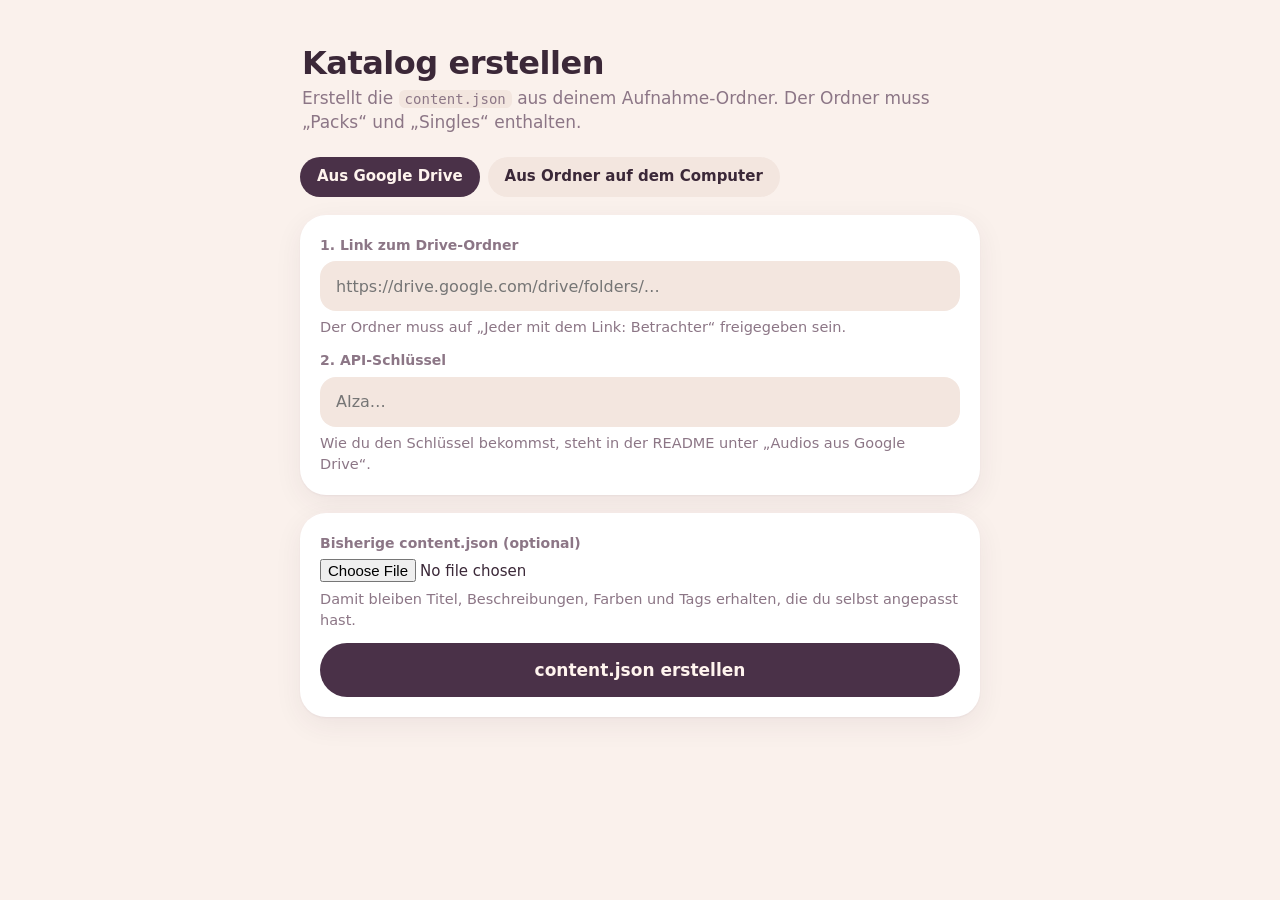
==== commit b5c38566: "Add files via upload" ====
--- a/katalog.html
+++ b/katalog.html
@@ -170,8 +170,13 @@
   try { const j = await r.json(); msg = j.error && j.error.message || ''; } catch { /* */ }
   if (/API key not valid/i.test(msg)) return new Error('Der API-Schlüssel ist ungültig. Bitte prüfen, ob er vollständig kopiert wurde.');
   if (/has not been used|is disabled/i.test(msg)) return new Error('Die Google Drive API ist für diesen Schlüssel noch nicht aktiviert. In der Google Cloud Console unter „APIs und Dienste“ die „Google Drive API“ aktivieren und einige Minuten warten.');
-  if (/referer|referrer/i.test(msg)) return new Error(`Der Schlüssel ist für diese Adresse gesperrt (${location.origin}). Füge sie bei den Website-Einschränkungen des Schlüssels hinzu.`);
-  if (r.status === 404) return new Error('Der Ordner wurde nicht gefunden. Ist er auf „Jeder mit dem Link“ freigegeben?');
+  if (/referer|referrer/i.test(msg)) {
+    if (location.protocol === 'file:') return new Error('Diese Seite ist direkt vom Computer geöffnet. Dein API-Schlüssel funktioniert nur auf deiner Website. Öffne katalog.html bitte über deine GitHub-Adresse, z. B. https://DEINNAME.github.io/Innehalten/katalog.html');
+    return new Error(`Der Schlüssel ist für diese Adresse gesperrt (${location.origin}). Füge sie bei den Website-Einschränkungen des Schlüssels hinzu.`);
+  }
+  if (/cannotDownload|download/i.test(msg)) return new Error('Google Drive erlaubt das Herunterladen nicht. Öffne in Drive die Freigabe des Ordners → Zahnrad oben rechts → „Betrachter und Kommentatoren können die Option zum Herunterladen, Drucken und Kopieren sehen“ muss angehakt sein.');
+  if (/quota|rate|limit/i.test(msg)) return new Error('Google Drive drosselt gerade die Abrufe. Bitte in einer Weile erneut versuchen.');
+  if (r.status === 404) return new Error('Der Ordner oder die Datei wurde nicht gefunden. Ist der Ordner auf „Jeder mit dem Link“ freigegeben?');
   return new Error(`Google Drive meldet einen Fehler (${r.status}): ${msg || 'unbekannt'}`);
 }
 async function listChildren(id, key) {
@@ -216,6 +221,16 @@
     }
   }
   if (folders === 1 && !entries.length) throw new Error('Im Ordner wurden keine Audios gefunden. Ist er auf „Jeder mit dem Link“ freigegeben und enthält er „Packs“ und „Singles“?');
+
+  // Probe: Lässt sich eine Audiodatei wirklich abrufen? (so wie später die App)
+  progress('Teste den Abruf einer Audiodatei …', null);
+  const probe = await fetch(entries[0].url, { headers: { Range: 'bytes=0-1' } }).catch(() => null);
+  if (!probe) throw new Error('Die Probedatei konnte nicht abgerufen werden (Netzwerkfehler). Bitte Internetverbindung prüfen und erneut versuchen.');
+  if (!probe.ok) {
+    const e = await driveError(probe);
+    e.message = `Die Ordner lassen sich lesen, aber die Audiodatei „${entries[0].fileName}“ lässt sich nicht abrufen. ${e.message}`;
+    throw e;
+  }
   return { entries, skipped, extra: withResourceKey ? `<p class="warn">${withResourceKey} Dateien verwenden einen alten Freigabeschlüssel und spielen eventuell nicht ab. Abhilfe: Freigabe des Ordners einmal auf „Eingeschränkt“ und wieder auf „Jeder mit dem Link“ stellen.</p>` : '' };
 }
 
--- a/styles.css
+++ b/styles.css
@@ -68,6 +68,7 @@
 .c-sand     { --c: var(--sand);     --cs: var(--sand-soft); }
 
 /* ---------- Basis ---------- */
+[hidden] { display: none !important; }
 *, *::before, *::after { box-sizing: border-box; -webkit-tap-highlight-color: transparent; }
 html, body { height: 100%; margin: 0; background: var(--bg); color: var(--ink); overscroll-behavior: none; }
 body {
@@ -372,10 +373,11 @@
 .toast {
   position: fixed; left: 50%; bottom: calc(var(--tab-h) + var(--safe-b) + 20px); z-index: 60;
   transform: translate(-50%, 16px); opacity: 0; pointer-events: none;
-  max-width: calc(100vw - 40px); padding: 12px 20px; border-radius: 999px;
+  max-width: min(520px, calc(100vw - 40px)); width: max-content; padding: 12px 20px; border-radius: 22px;
   background: var(--primary); color: var(--on-primary); font-size: 15px; font-weight: 650; text-align: center;
   transition: opacity .25s, transform .25s;
 }
+.toast.show { pointer-events: auto; }
 .toast.show { opacity: 1; transform: translate(-50%, 0); }
 
 @media (prefers-reduced-motion: reduce) {
